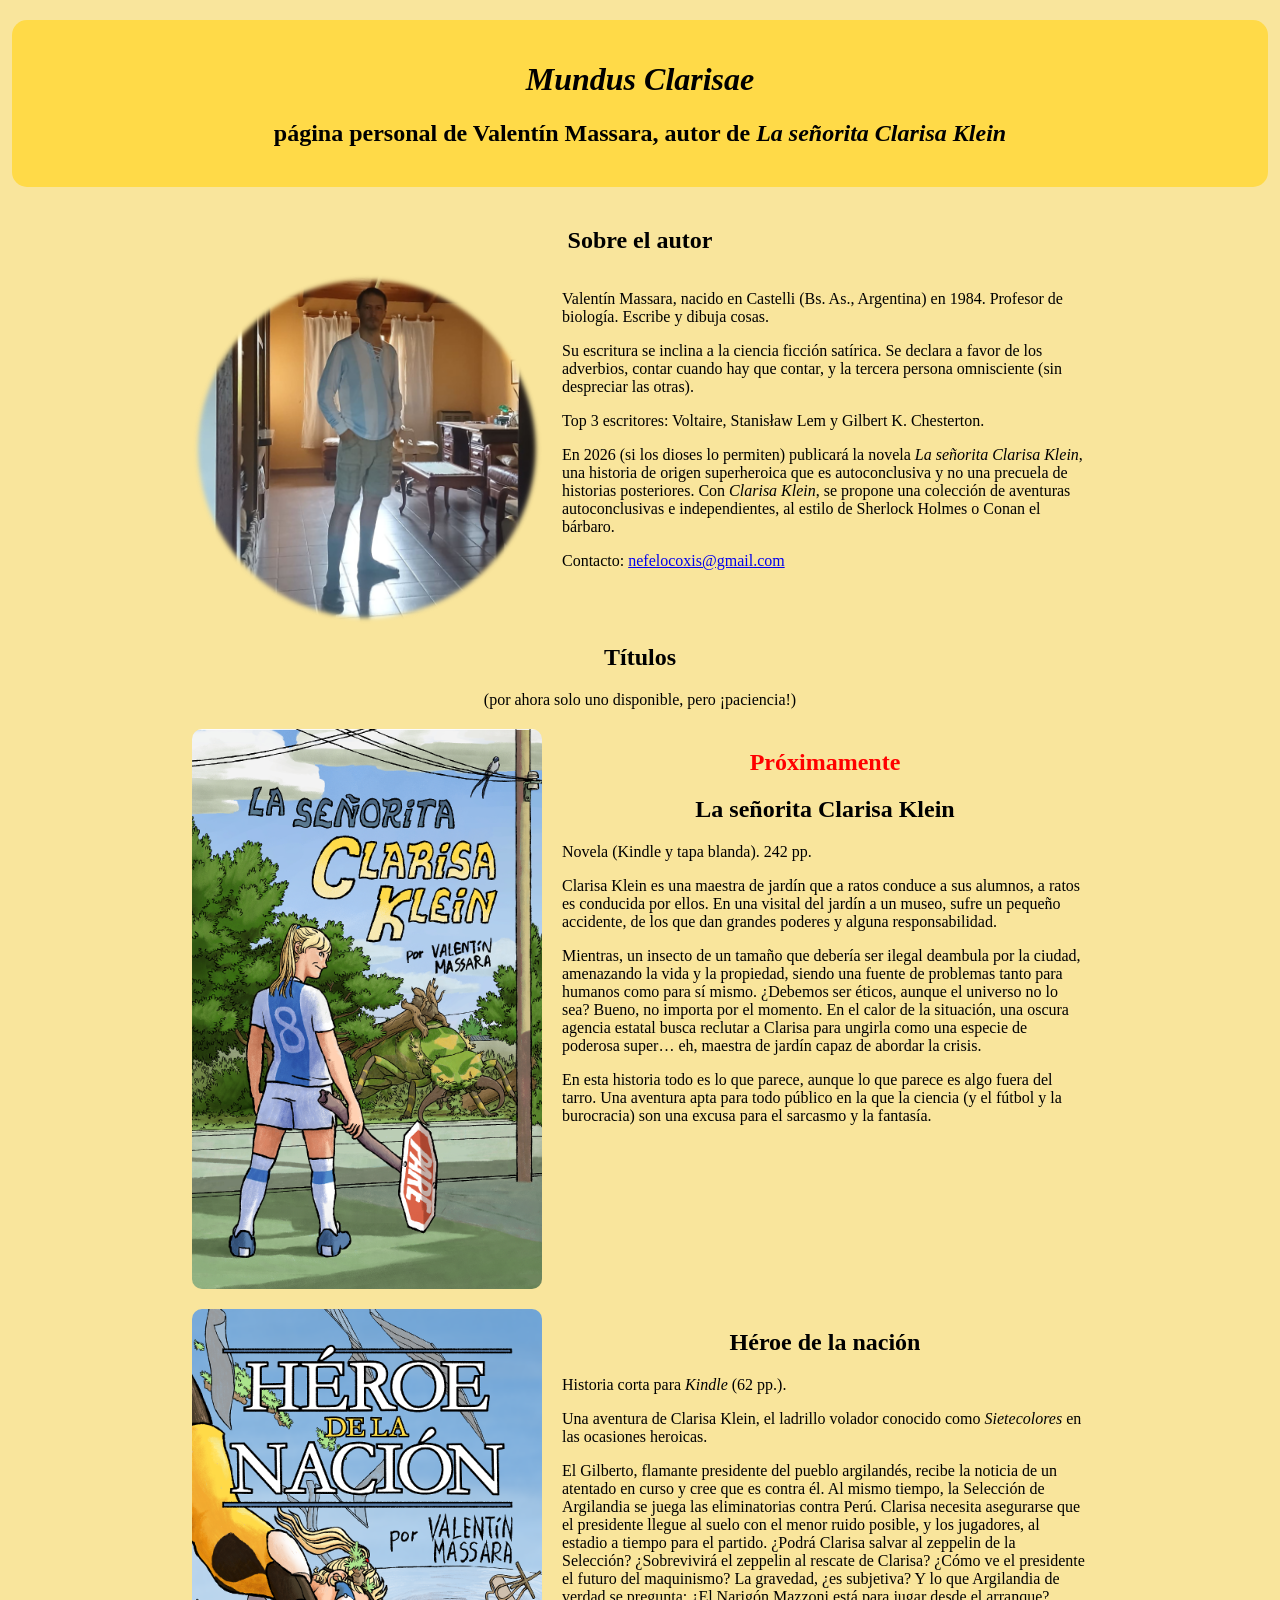
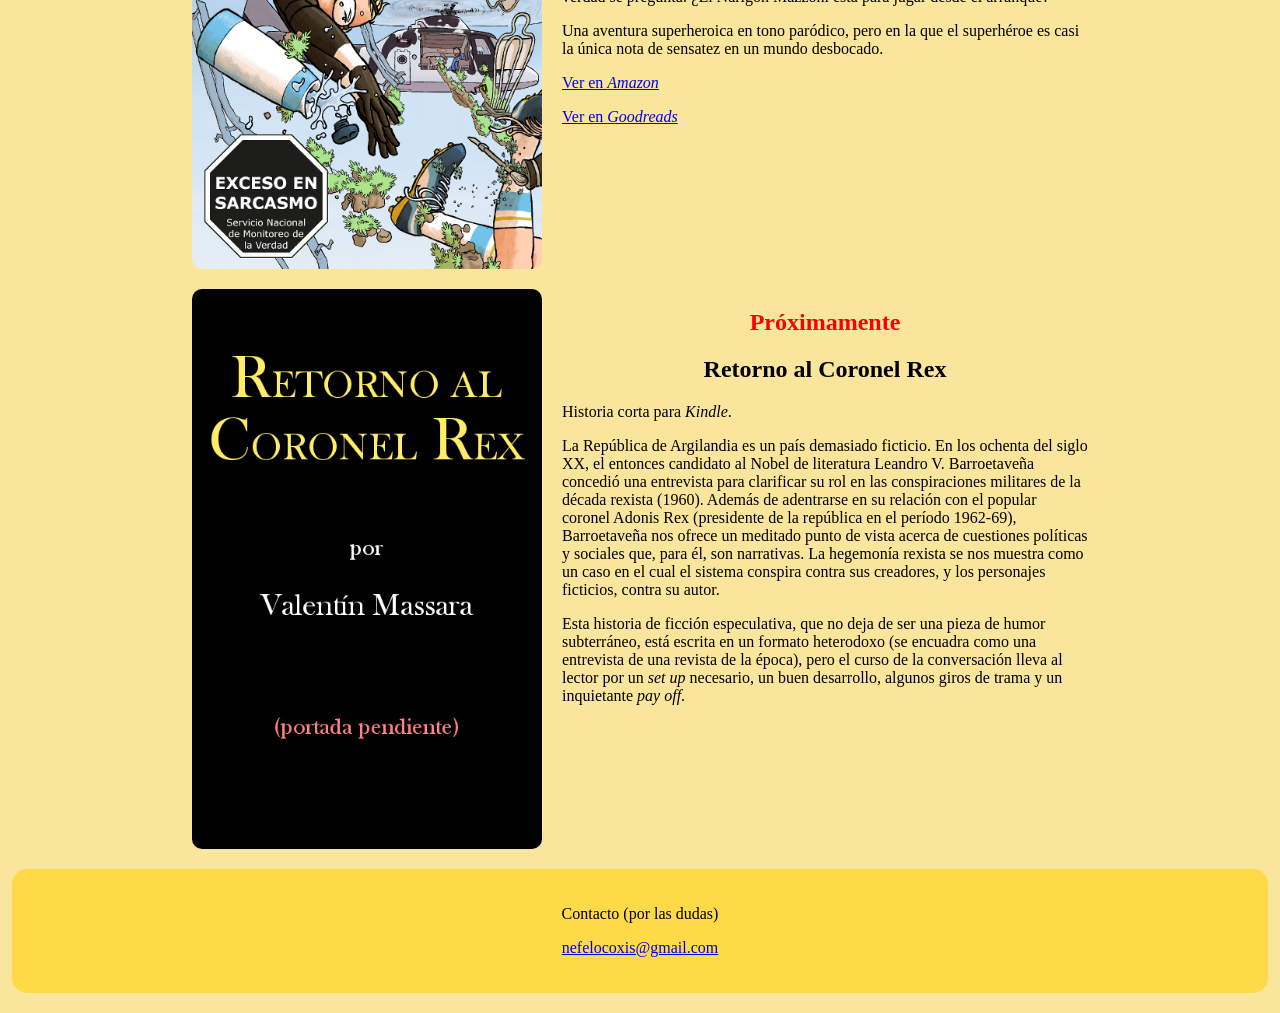
==== index.html @ 50528135 "Add files via upload" ====
<!DOCTYPE html>
<html lang="es">
<head>
<meta charset="UTF-8">
<meta name="viewport" content="width=device-width, initial-scale=1.0">

<title>Mundus Clarisae</title>

<style>
body {
    margin: 0;
    background-color: #f9e59c;
    font-family: "Baskerville Old Face", serif;
}

/* ENCABEZADO */
header {
    width: 95%;
    background-color: #ffda48;
    color: rgb(0, 0, 0);
    text-align: center;
    padding: 20px;
    border-radius: 15px;
    z-index: 1000;
}

/* PIE */
footer {
        width: 95%;
    background-color: #ffda48;
    color: rgb(0, 0, 0);
    text-align: center;
    padding: 15px;
    border-radius: 15px;
}

header, footer {
    width: 95%;
    margin: 20px auto;
    background-color: #ffda48;
    color: rgb(0, 0, 0);
    text-align: center;
    padding: 20px;
    border-radius: 15px;
}

/* CONTENIDO */
main {
    width: 70%;
    margin: 0 auto;
    margin: 40px auto 20px auto;
}

.rojo {
    color: #ff0000;
}

/* TÍTULOS */
h2 {
    text-align: center;
}

/* CAJA IMAGEN + TEXTO */
.caja {
    display: flex;
    align-items: flex-start;
    gap: 20px;
    margin: 20px 0;
}

.caja img {
    max-width: 350px;
    height: auto;
    border-radius: 10px;
}

.caja-texto {
    flex: 1;
}

/* TEXTO CENTRADO */
.texto-centrado {
    text-align: center;
    margin: 20px 0;
}
</style>

</head>

<body>

<header>
    <h1><i>Mundus Clarisae</i></h1>
    <h2>página personal de Valentín Massara, autor de <i>La señorita Clarisa Klein</i></h2>
</header>

<main>

    <h2>Sobre el autor</h2>

    <div class="caja">
        <img src="00.png" alt="Descripción de imagen">
        <div class="caja-texto">
            <p>
                Valentín Massara, nacido en Castelli (Bs. As., Argentina) en 1984. Profesor de biología. Escribe y dibuja cosas.
            </p>
<p>Su escritura se inclina a la ciencia ficción satírica. Se declara a favor de los adverbios, contar cuando hay que contar, 
    y la tercera persona omnisciente (sin despreciar las otras).</p>
    <p>Top 3 escritores: Voltaire, Stanisław Lem y Gilbert K. Chesterton.</p>
    <p>En 2026 (si los dioses lo permiten) publicará la novela <i>La señorita Clarisa Klein</i>, 
        una historia de origen superheroica que es autoconclusiva y no una precuela de historias posteriores. 
        Con <i>Clarisa Klein</i>, se propone una colección de aventuras autoconclusivas e independientes, al estilo de Sherlock Holmes o Conan el bárbaro.
</p>
<p>Contacto: <a href="mailto:nefelocoxis@gmail.com">nefelocoxis@gmail.com</a>
      </p>
        </div>
    </div>

    

    <h2>Títulos</h2>

    <div class="texto-centrado">
        <p>
            (por ahora solo uno disponible, pero ¡paciencia!)
        </p>
    </div>

    <!-- Copiás lo de arriba si querés repetir estructura -->
    <div class="caja">
        <img src="01.png" alt="Otra imagen">
        <div class="caja-texto">
            <h2>
                <span class="rojo">Próximamente</span>
            </h2>    <h2>La señorita Clarisa Klein
            </h2>    <p>Novela (Kindle y tapa blanda). 242 pp.
            </p>    <p>Clarisa Klein es una maestra de jardín que a ratos conduce a sus alumnos, a ratos es conducida por ellos. 
                En una visital del jardín a un museo, sufre un pequeño accidente, de los que dan grandes poderes y alguna responsabilidad.
            </p>    <p>Mientras, un insecto de un tamaño que debería ser ilegal deambula por la ciudad, amenazando la vida y la propiedad, 
                siendo una fuente de problemas tanto para humanos como para sí mismo. ¿Debemos ser éticos, aunque el universo no lo sea? 
                Bueno, no importa por el momento. En el calor de la situación, una oscura agencia estatal busca reclutar a Clarisa 
                para ungirla como una especie de poderosa super… eh, maestra de jardín capaz de abordar la crisis.
            </p>    <p>En esta historia todo es lo que parece, aunque lo que parece es algo fuera del tarro. 
                Una aventura apta para todo público en la que la ciencia (y el fútbol y la burocracia) 
                son una excusa para el sarcasmo y la fantasía.
                
            </p>
        </div>
    </div>

    <div class="caja">
        <img src="02.png" alt="Otra imagen">
        <div class="caja-texto">
              <h2>Héroe de la nación
            </h2>    <p>Historia corta para <i>Kindle</i> (62 pp.).
            </p>    <p>Una aventura de Clarisa Klein, el ladrillo volador conocido como <i>Sietecolores</i> en las ocasiones heroicas.
            </p>    <p>
                El Gilberto, flamante presidente del pueblo argilandés, recibe la noticia de un atentado en curso y cree que es contra él. 
                Al mismo tiempo, la Selección de Argilandia se juega las eliminatorias contra Perú. 
                Clarisa necesita asegurarse que el presidente llegue al suelo con el menor ruido posible, y los jugadores, 
                al estadio a tiempo para el partido. ¿Podrá Clarisa salvar al zeppelin de la Selección? 
                ¿Sobrevivirá el zeppelin al rescate de Clarisa? ¿Cómo ve el presidente el futuro del maquinismo? 
                La gravedad, ¿es subjetiva? Y lo que Argilandia de verdad se pregunta: ¿El Narigón Mazzoni está para jugar desde el arranque?
            </p>    <p>Una aventura superheroica en tono paródico, pero en la que el superhéroe es casi la única nota de sensatez 
                en un mundo desbocado.
            </p>
            <p><a href="https://a.co/d/0i98o21w">Ver en <i>Amazon</i></a>
            </p>
            <p><a href="https://www.goodreads.com/book/show/250685813-h-roe-de-la-naci-n">Ver en <i>Goodreads</i></a>
            </p>
        </div>
    </div>

    <div class="caja">
        <img src="03.png" alt="Otra imagen">
        <div class="caja-texto">
            <h2>
                <span class="rojo">Próximamente</span>
            </h2>    <h2>Retorno al Coronel Rex
            </h2>    <p>Historia corta para <i>Kindle</i>.
            </p>    <p>La República de Argilandia es un país demasiado ficticio. En los ochenta del siglo XX, 
                el entonces candidato al Nobel de literatura Leandro V. Barroetaveña concedió una entrevista para clarificar su rol 
                en las conspiraciones militares de la década rexista (1960). Además de adentrarse en su relación 
                con el popular coronel Adonis Rex (presidente de la república en el período 1962-69), Barroetaveña nos ofrece 
                un meditado punto de vista acerca de cuestiones políticas y sociales que, para él, son narrativas. 
                La hegemonía rexista se nos muestra como un caso en el cual el sistema conspira contra sus creadores, y los personajes ficticios, contra su autor.

            </p>    <p>Esta historia de ficción especulativa, que no deja de ser una pieza de humor subterráneo, 
                está escrita en un formato heterodoxo (se encuadra como una entrevista de una revista de la época), 
                pero el curso de la conversación lleva al lector por un <i>set up</i> necesario, un buen desarrollo, algunos giros de trama 
                y un inquietante <i>pay off</i>.

            </p>    
        </div>
    </div>

</main>

<footer>
    <p>Contacto (por las dudas)</p>
       <p> <a href="mailto:nefelocoxis@gmail.com">nefelocoxis@gmail.com</a>
      </p>
</footer>

</body>
</html>
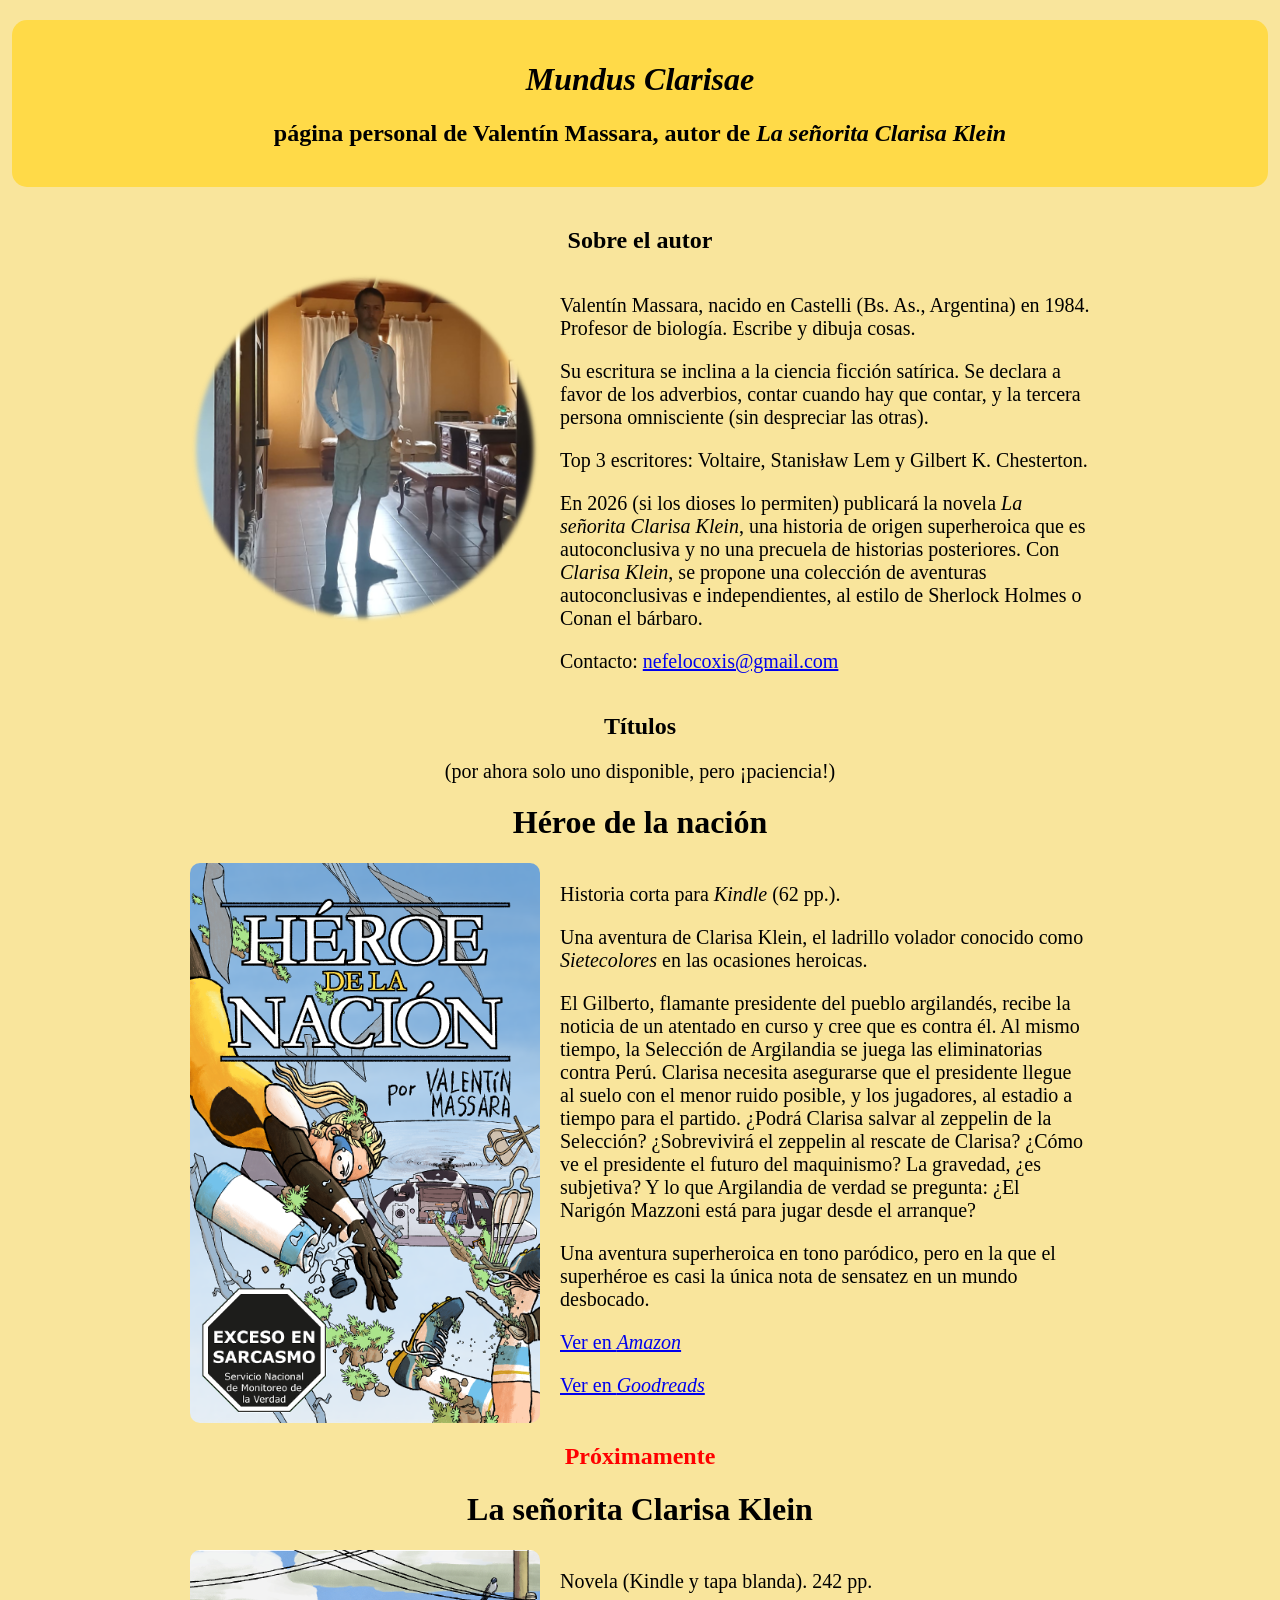
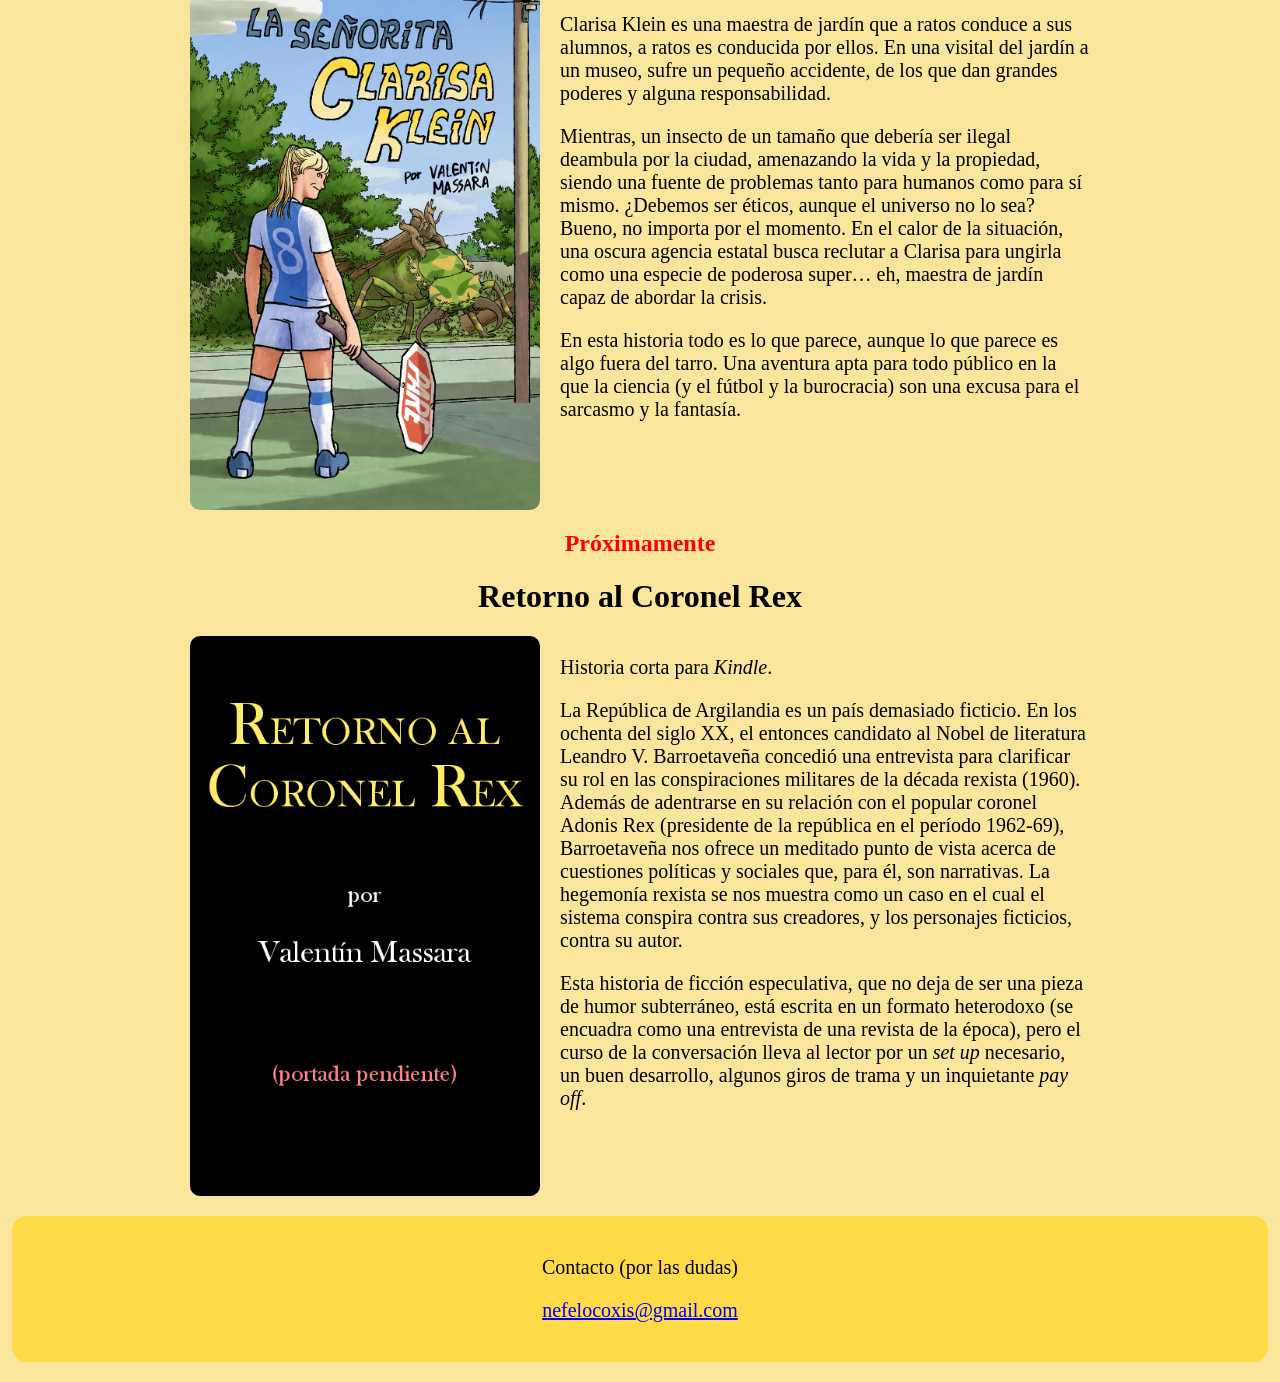
==== commit f62a2f0e: "Add files via upload" ====
--- a/index.html
+++ b/index.html
@@ -13,32 +13,16 @@
     font-family: "Baskerville Old Face", serif;
 }
 
+  p {
+      font-size: 20px;
+    }
+
 /* ENCABEZADO */
-header {
-    width: 95%;
-    background-color: #ffda48;
-    color: rgb(0, 0, 0);
-    text-align: center;
-    padding: 20px;
-    border-radius: 15px;
-    z-index: 1000;
-}
-
-/* PIE */
-footer {
-        width: 95%;
-    background-color: #ffda48;
-    color: rgb(0, 0, 0);
-    text-align: center;
-    padding: 15px;
-    border-radius: 15px;
-}
-
 header, footer {
     width: 95%;
     margin: 20px auto;
     background-color: #ffda48;
-    color: rgb(0, 0, 0);
+    color: black;
     text-align: center;
     padding: 20px;
     border-radius: 15px;
@@ -46,8 +30,8 @@
 
 /* CONTENIDO */
 main {
-    width: 70%;
-    margin: 0 auto;
+    width: 90%;
+    max-width: 900px;
     margin: 40px auto 20px auto;
 }
 
@@ -61,6 +45,7 @@
 }
 
 /* CAJA IMAGEN + TEXTO */
+
 .caja {
     display: flex;
     align-items: flex-start;
@@ -78,10 +63,40 @@
     flex: 1;
 }
 
+@media (max-width: 700px) {
+    .caja {
+        flex-direction: column;
+        align-items: center;
+        text-align: left;
+    }
+
+    .caja img {
+        max-width: 100%;
+    }
+}
+
+img {
+    max-width: 100%;
+    height: auto;
+}
+
 /* TEXTO CENTRADO */
 .texto-centrado {
     text-align: center;
     margin: 20px 0;
+}
+@media (max-width: 700px) {
+    p {
+        font-size: 18px;
+    }
+
+    h1 {
+        font-size: 1.6rem;
+    }
+
+    h2 {
+        font-size: 1.2rem;
+    }
 }
 </style>
 
@@ -126,14 +141,36 @@
         </p>
     </div>
 
-    <!-- Copiás lo de arriba si querés repetir estructura -->
+
+<div class="texto-centrado"><h1>Héroe de la nación</h1> </div>
+    <div class="caja">
+        <img src="02.png" alt="Otra imagen">
+        <div class="caja-texto">
+                 <p>Historia corta para <i>Kindle</i> (62 pp.).
+            </p>    <p>Una aventura de Clarisa Klein, el ladrillo volador conocido como <i>Sietecolores</i> en las ocasiones heroicas.
+            </p>    <p>
+                El Gilberto, flamante presidente del pueblo argilandés, recibe la noticia de un atentado en curso y cree que es contra él. 
+                Al mismo tiempo, la Selección de Argilandia se juega las eliminatorias contra Perú. 
+                Clarisa necesita asegurarse que el presidente llegue al suelo con el menor ruido posible, y los jugadores, 
+                al estadio a tiempo para el partido. ¿Podrá Clarisa salvar al zeppelin de la Selección? 
+                ¿Sobrevivirá el zeppelin al rescate de Clarisa? ¿Cómo ve el presidente el futuro del maquinismo? 
+                La gravedad, ¿es subjetiva? Y lo que Argilandia de verdad se pregunta: ¿El Narigón Mazzoni está para jugar desde el arranque?
+            </p>    <p>Una aventura superheroica en tono paródico, pero en la que el superhéroe es casi la única nota de sensatez 
+                en un mundo desbocado.
+            </p>
+            <p><a href="https://a.co/d/0i98o21w">Ver en <i>Amazon</i></a>
+            </p>
+            <p><a href="https://www.goodreads.com/book/show/250685813-h-roe-de-la-naci-n">Ver en <i>Goodreads</i></a>
+            </p>
+        </div>
+    </div>
+
+    <h2><span class="rojo">Próximamente</span></h2>
+<div class="texto-centrado"><h1>La señorita Clarisa Klein</h1></div>
     <div class="caja">
         <img src="01.png" alt="Otra imagen">
         <div class="caja-texto">
-            <h2>
-                <span class="rojo">Próximamente</span>
-            </h2>    <h2>La señorita Clarisa Klein
-            </h2>    <p>Novela (Kindle y tapa blanda). 242 pp.
+                <p>Novela (Kindle y tapa blanda). 242 pp.
             </p>    <p>Clarisa Klein es una maestra de jardín que a ratos conduce a sus alumnos, a ratos es conducida por ellos. 
                 En una visital del jardín a un museo, sufre un pequeño accidente, de los que dan grandes poderes y alguna responsabilidad.
             </p>    <p>Mientras, un insecto de un tamaño que debería ser ilegal deambula por la ciudad, amenazando la vida y la propiedad, 
@@ -148,44 +185,21 @@
         </div>
     </div>
 
-    <div class="caja">
-        <img src="02.png" alt="Otra imagen">
-        <div class="caja-texto">
-              <h2>Héroe de la nación
-            </h2>    <p>Historia corta para <i>Kindle</i> (62 pp.).
-            </p>    <p>Una aventura de Clarisa Klein, el ladrillo volador conocido como <i>Sietecolores</i> en las ocasiones heroicas.
-            </p>    <p>
-                El Gilberto, flamante presidente del pueblo argilandés, recibe la noticia de un atentado en curso y cree que es contra él. 
-                Al mismo tiempo, la Selección de Argilandia se juega las eliminatorias contra Perú. 
-                Clarisa necesita asegurarse que el presidente llegue al suelo con el menor ruido posible, y los jugadores, 
-                al estadio a tiempo para el partido. ¿Podrá Clarisa salvar al zeppelin de la Selección? 
-                ¿Sobrevivirá el zeppelin al rescate de Clarisa? ¿Cómo ve el presidente el futuro del maquinismo? 
-                La gravedad, ¿es subjetiva? Y lo que Argilandia de verdad se pregunta: ¿El Narigón Mazzoni está para jugar desde el arranque?
-            </p>    <p>Una aventura superheroica en tono paródico, pero en la que el superhéroe es casi la única nota de sensatez 
-                en un mundo desbocado.
-            </p>
-            <p><a href="https://a.co/d/0i98o21w">Ver en <i>Amazon</i></a>
-            </p>
-            <p><a href="https://www.goodreads.com/book/show/250685813-h-roe-de-la-naci-n">Ver en <i>Goodreads</i></a>
-            </p>
-        </div>
-    </div>
-
+    <h2><span class="rojo">Próximamente</h2>
+<div class="texto-centrado"><h1></span>Retorno al Coronel Rex</h1></div>
     <div class="caja">
         <img src="03.png" alt="Otra imagen">
         <div class="caja-texto">
-            <h2>
-                <span class="rojo">Próximamente</span>
-            </h2>    <h2>Retorno al Coronel Rex
-            </h2>    <p>Historia corta para <i>Kindle</i>.
-            </p>    <p>La República de Argilandia es un país demasiado ficticio. En los ochenta del siglo XX, 
+            
+            <p>Historia corta para <i>Kindle</i>.</p>
+            <p>La República de Argilandia es un país demasiado ficticio. En los ochenta del siglo XX, 
                 el entonces candidato al Nobel de literatura Leandro V. Barroetaveña concedió una entrevista para clarificar su rol 
                 en las conspiraciones militares de la década rexista (1960). Además de adentrarse en su relación 
                 con el popular coronel Adonis Rex (presidente de la república en el período 1962-69), Barroetaveña nos ofrece 
                 un meditado punto de vista acerca de cuestiones políticas y sociales que, para él, son narrativas. 
-                La hegemonía rexista se nos muestra como un caso en el cual el sistema conspira contra sus creadores, y los personajes ficticios, contra su autor.
-
-            </p>    <p>Esta historia de ficción especulativa, que no deja de ser una pieza de humor subterráneo, 
+                La hegemonía rexista se nos muestra como un caso en el cual el sistema conspira contra sus creadores, 
+                y los personajes ficticios, contra su autor.</p>
+                <p>Esta historia de ficción especulativa, que no deja de ser una pieza de humor subterráneo, 
                 está escrita en un formato heterodoxo (se encuadra como una entrevista de una revista de la época), 
                 pero el curso de la conversación lleva al lector por un <i>set up</i> necesario, un buen desarrollo, algunos giros de trama 
                 y un inquietante <i>pay off</i>.
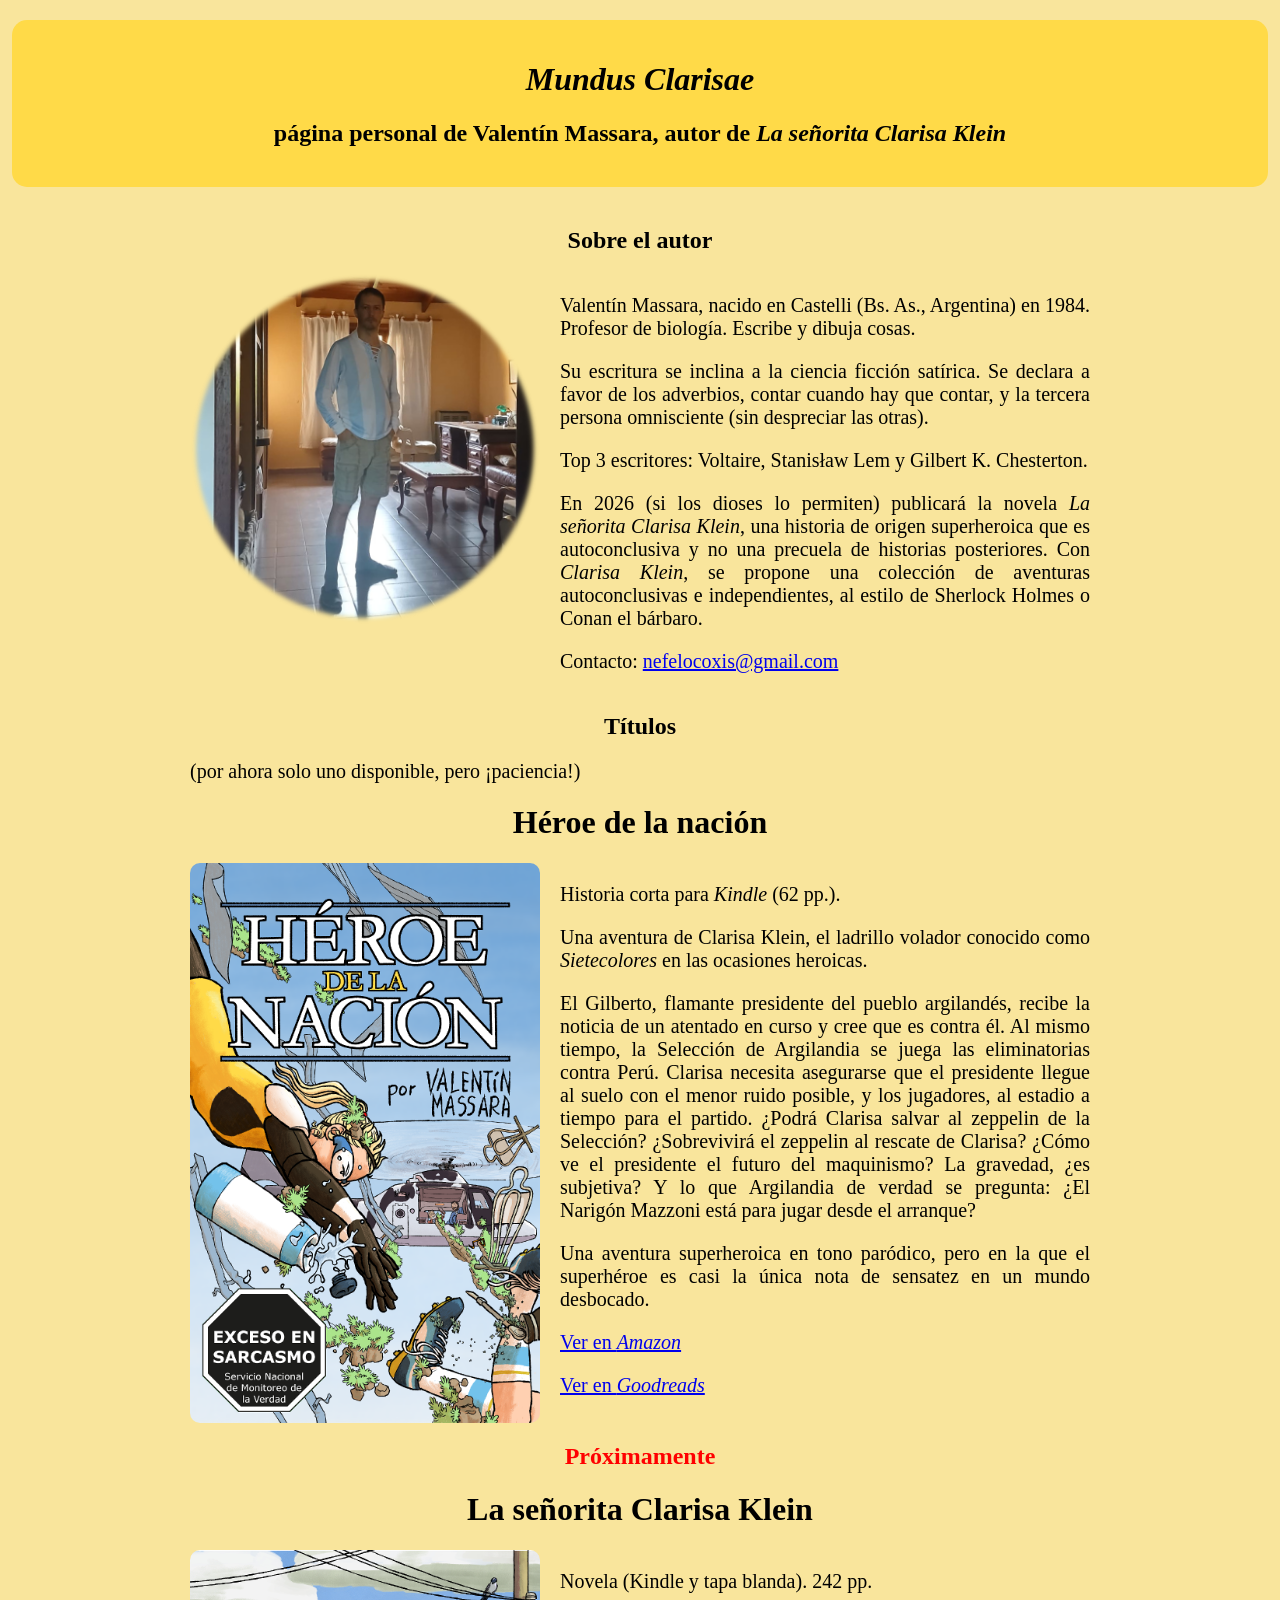
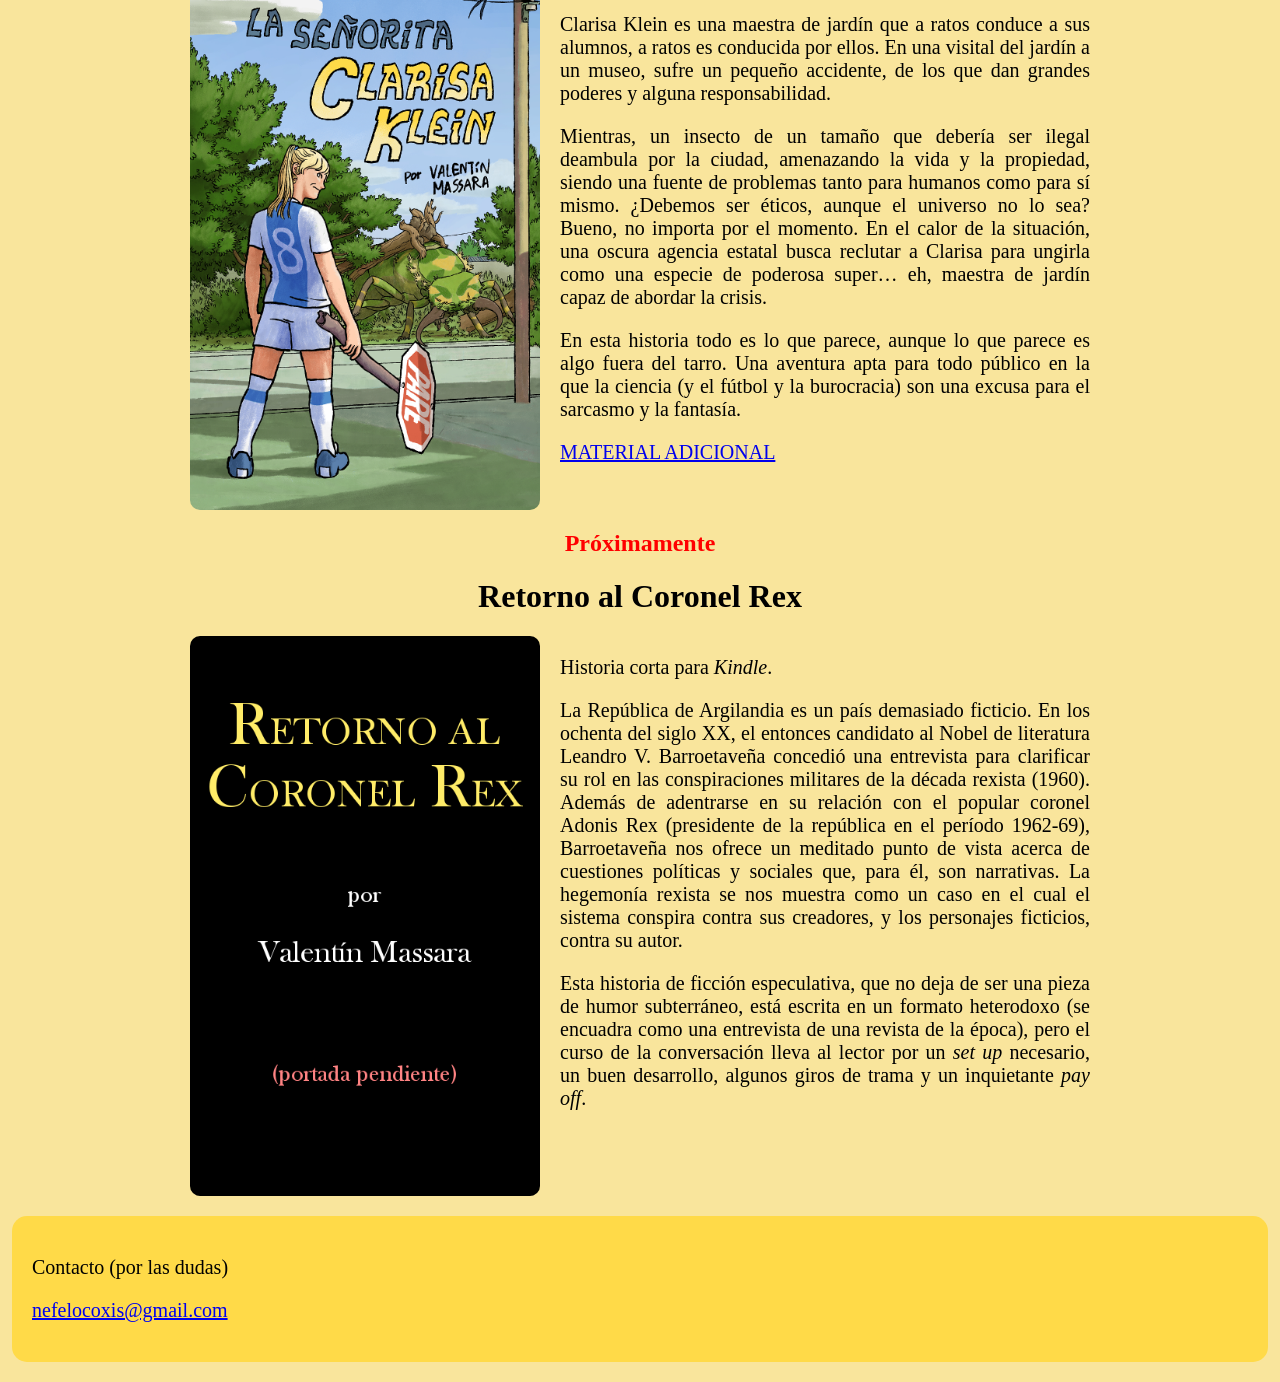
==== commit 4fe75033: "Add files via upload" ====
--- a/index.html
+++ b/index.html
@@ -6,99 +6,7 @@
 
 <title>Mundus Clarisae</title>
 
-<style>
-body {
-    margin: 0;
-    background-color: #f9e59c;
-    font-family: "Baskerville Old Face", serif;
-}
-
-  p {
-      font-size: 20px;
-    }
-
-/* ENCABEZADO */
-header, footer {
-    width: 95%;
-    margin: 20px auto;
-    background-color: #ffda48;
-    color: black;
-    text-align: center;
-    padding: 20px;
-    border-radius: 15px;
-}
-
-/* CONTENIDO */
-main {
-    width: 90%;
-    max-width: 900px;
-    margin: 40px auto 20px auto;
-}
-
-.rojo {
-    color: #ff0000;
-}
-
-/* TÍTULOS */
-h2 {
-    text-align: center;
-}
-
-/* CAJA IMAGEN + TEXTO */
-
-.caja {
-    display: flex;
-    align-items: flex-start;
-    gap: 20px;
-    margin: 20px 0;
-}
-
-.caja img {
-    max-width: 350px;
-    height: auto;
-    border-radius: 10px;
-}
-
-.caja-texto {
-    flex: 1;
-}
-
-@media (max-width: 700px) {
-    .caja {
-        flex-direction: column;
-        align-items: center;
-        text-align: left;
-    }
-
-    .caja img {
-        max-width: 100%;
-    }
-}
-
-img {
-    max-width: 100%;
-    height: auto;
-}
-
-/* TEXTO CENTRADO */
-.texto-centrado {
-    text-align: center;
-    margin: 20px 0;
-}
-@media (max-width: 700px) {
-    p {
-        font-size: 18px;
-    }
-
-    h1 {
-        font-size: 1.6rem;
-    }
-
-    h2 {
-        font-size: 1.2rem;
-    }
-}
-</style>
+<link rel="stylesheet" href="style.css">
 
 </head>
 
@@ -142,7 +50,7 @@
     </div>
 
 
-<div class="texto-centrado"><h1>Héroe de la nación</h1> </div>
+<h1>Héroe de la nación</h1>
     <div class="caja">
         <img src="02.png" alt="Otra imagen">
         <div class="caja-texto">
@@ -166,7 +74,7 @@
     </div>
 
     <h2><span class="rojo">Próximamente</span></h2>
-<div class="texto-centrado"><h1>La señorita Clarisa Klein</h1></div>
+<h1>La señorita Clarisa Klein</h1>
     <div class="caja">
         <img src="01.png" alt="Otra imagen">
         <div class="caja-texto">
@@ -182,11 +90,12 @@
                 son una excusa para el sarcasmo y la fantasía.
                 
             </p>
+            <p><a href=01.html>MATERIAL ADICIONAL</a></p>
         </div>
     </div>
 
     <h2><span class="rojo">Próximamente</h2>
-<div class="texto-centrado"><h1></span>Retorno al Coronel Rex</h1></div>
+<h1></span>Retorno al Coronel Rex</h1>
     <div class="caja">
         <img src="03.png" alt="Otra imagen">
         <div class="caja-texto">
--- a/style.css
+++ b/style.css
@@ -0,0 +1,104 @@
+body {
+    margin: 0;
+    background-color: #f9e59c;
+    font-family: "Baskerville Old Face", serif;
+}
+
+  p {text-align: justify;
+      font-size: 20px;
+    }
+
+/* ENCABEZADO */
+header, footer {
+    width: 95%;
+    margin: 20px auto;
+    background-color: #ffda48;
+    color: black;
+    text-align: center;
+    padding: 20px;
+    border-radius: 15px;
+}
+
+/* CONTENIDO */
+main {
+    width: 90%;
+    max-width: 900px;
+    margin: 40px auto 20px auto;
+}
+
+.rojo {
+    color: #ff0000;
+}
+
+/* TÍTULOS */
+h1 {
+    text-align: center;
+}
+
+h2 {
+    text-align: center;
+}
+
+/* CAJA IMAGEN + TEXTO */
+
+.caja {
+    display: flex;
+    align-items: flex-start;
+    gap: 20px;
+    margin: 20px 0;
+}
+
+.caja img {
+    max-width: 350px;
+    height: auto;
+    border-radius: 10px;
+}
+
+.caja-texto {
+    flex: 1;
+}
+
+.imagen {
+    max-width: 500px;
+    width: 100%;
+    height: auto;
+    }
+
+.caja-imagen {
+    text-align: center;
+}
+@media (max-width: 700px) {
+    .caja {
+        flex-direction: column;
+        align-items: center;
+        text-align: left;
+    }
+
+    .caja img {
+        max-width: 100%;
+    }
+}
+
+img {
+    max-width: 100%;
+    height: auto;
+}
+
+/* TEXTO CENTRADO */
+.texto-centrado {
+    text-align: center;
+    margin: 20px 0;
+}
+@media (max-width: 700px) {
+    p {
+        font-size: 18px;
+    }
+
+    h1 {
+        font-size: 1.6rem;
+    }
+
+    h2 {
+        font-size: 1.2rem;
+    }
+}
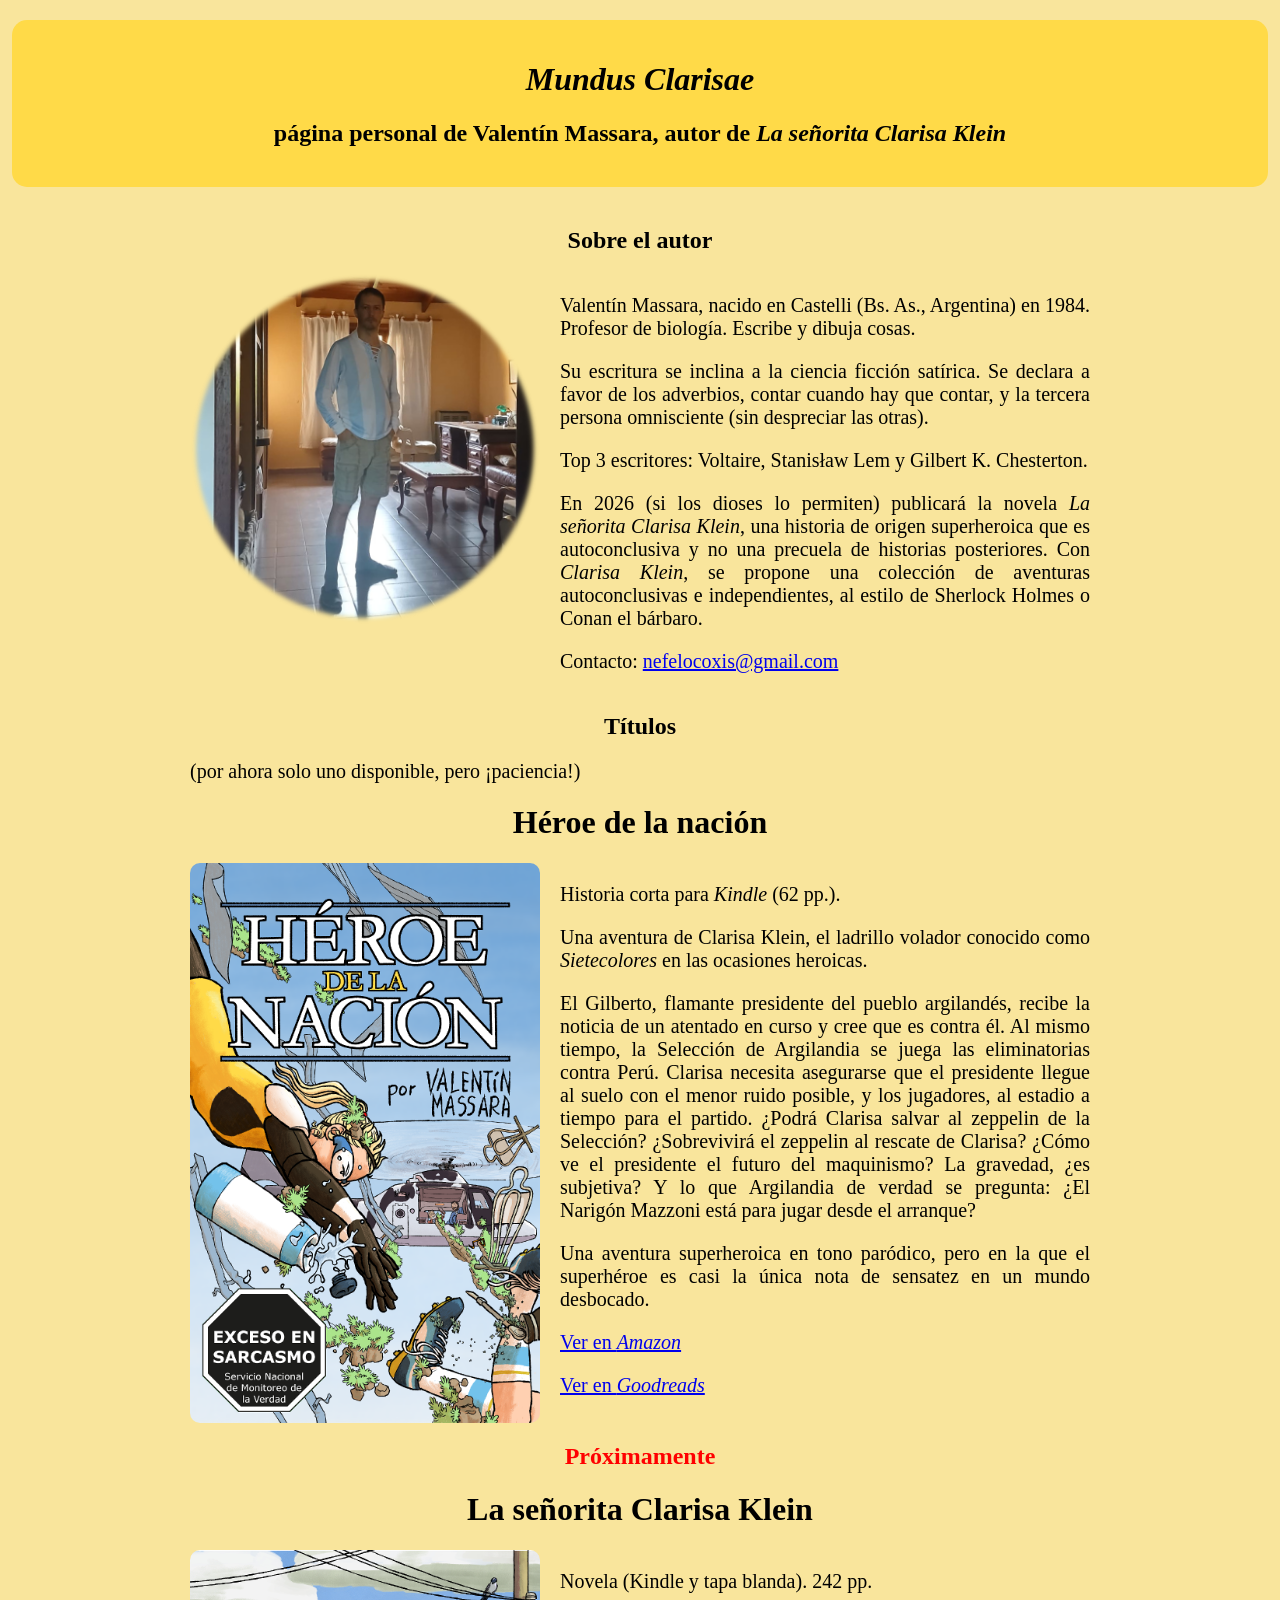
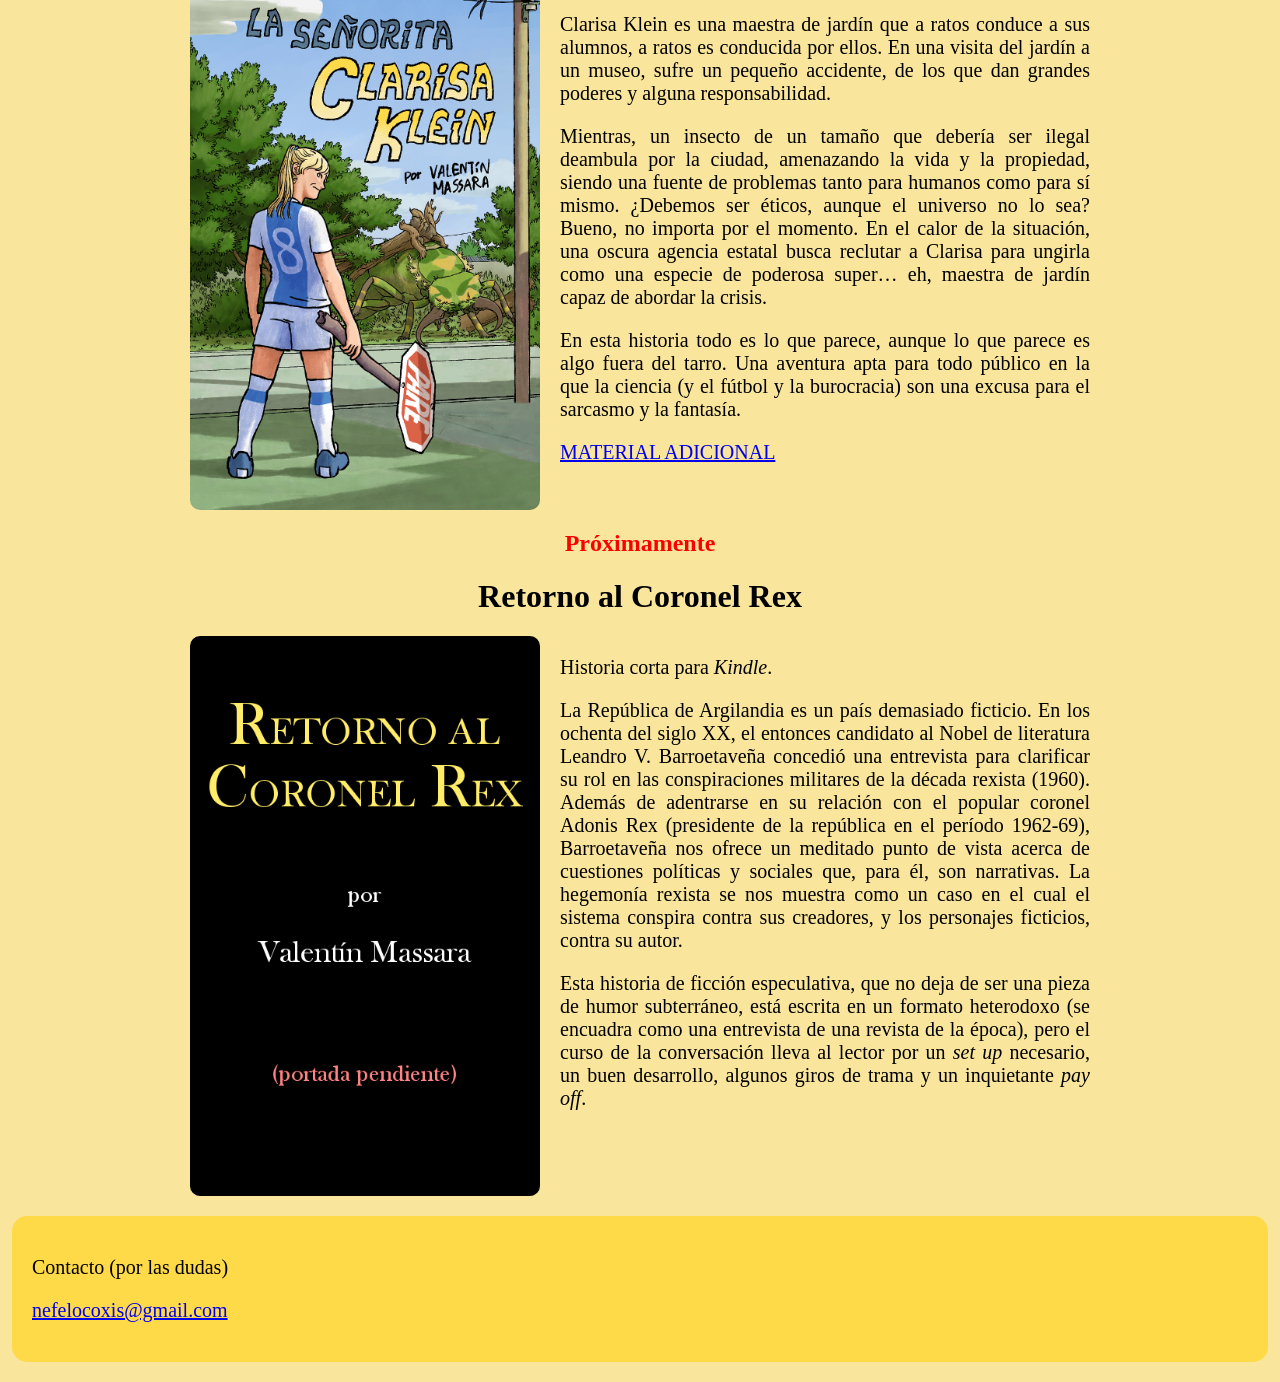
==== commit 36ad2fdd: "Add files via upload" ====
--- a/index.html
+++ b/index.html
@@ -80,7 +80,7 @@
         <div class="caja-texto">
                 <p>Novela (Kindle y tapa blanda). 242 pp.
             </p>    <p>Clarisa Klein es una maestra de jardín que a ratos conduce a sus alumnos, a ratos es conducida por ellos. 
-                En una visital del jardín a un museo, sufre un pequeño accidente, de los que dan grandes poderes y alguna responsabilidad.
+                En una visita del jardín a un museo, sufre un pequeño accidente, de los que dan grandes poderes y alguna responsabilidad.
             </p>    <p>Mientras, un insecto de un tamaño que debería ser ilegal deambula por la ciudad, amenazando la vida y la propiedad, 
                 siendo una fuente de problemas tanto para humanos como para sí mismo. ¿Debemos ser éticos, aunque el universo no lo sea? 
                 Bueno, no importa por el momento. En el calor de la situación, una oscura agencia estatal busca reclutar a Clarisa 
--- a/style.css
+++ b/style.css
@@ -10,15 +10,20 @@
 
 /* ENCABEZADO */
 header, footer {
-    width: 95%;
+    width: 95%; 
     margin: 20px auto;
     background-color: #ffda48;
     color: black;
     text-align: center;
     padding: 20px;
     border-radius: 15px;
+    
 }
-
+@media (max-width: 700px) {
+    header, footer {  max-width: 95%;
+        
+    }
+}
 /* CONTENIDO */
 main {
     width: 90%;
@@ -67,7 +72,7 @@
 .caja-imagen {
     text-align: center;
 }
-@media (max-width: 700px) {
+@media (max-width: 95%) {
     .caja {
         flex-direction: column;
         align-items: center;
@@ -91,7 +96,7 @@
 }
 @media (max-width: 700px) {
     p {
-        font-size: 18px;
+        font-size: 16px;
     }
 
     h1 {
@@ -102,3 +107,16 @@
         font-size: 1.2rem;
     }
 }
+
+.spotify {
+    width: 90%;
+    max-width: 600px;
+    margin: 0 auto;
+}
+
+.spotify iframe {
+    width: 100%;
+    height: 452px;
+    border: 0;
+    border-radius: 12px;
+}
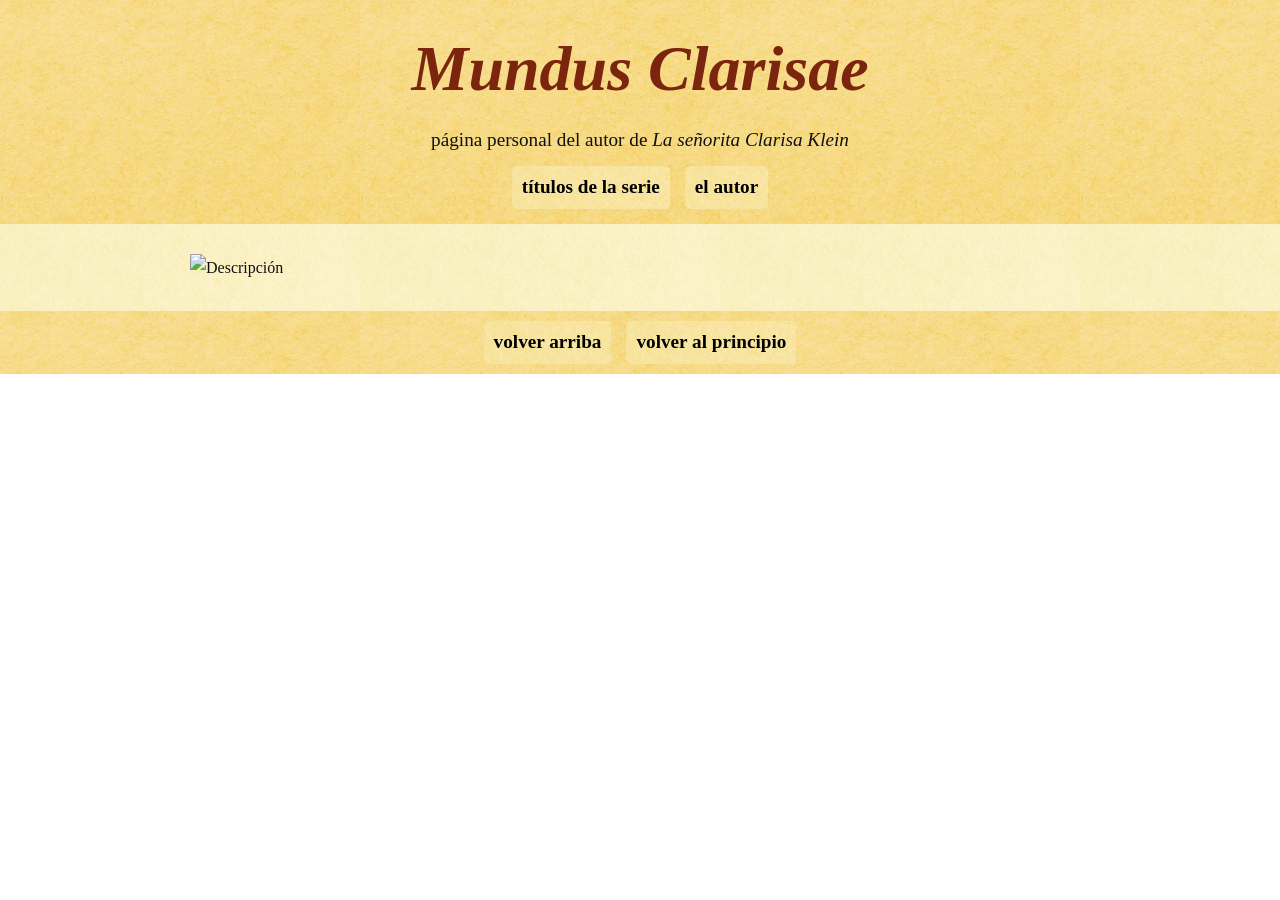
==== commit dae1e495: "Add files via upload" ====
--- a/index.html
+++ b/index.html
@@ -1,129 +1,52 @@
 <!DOCTYPE html>
 <html lang="es">
 <head>
-<meta charset="UTF-8">
-<meta name="viewport" content="width=device-width, initial-scale=1.0">
+    <meta charset="UTF-8">
+    <meta name="viewport" content="width=device-width, initial-scale=1.0">
+    <title>Mundus Clarisae</title>
 
-<title>Mundus Clarisae</title>
-
-<link rel="stylesheet" href="style.css">
-
+    <!-- Fuente Garamond -->
+    <link rel="stylesheet" href="style.css">
 </head>
 
 <body>
 
-<header>
-    <h1><i>Mundus Clarisae</i></h1>
-    <h2>página personal de Valentín Massara, autor de <i>La señorita Clarisa Klein</i></h2>
-</header>
+    <!-- HEADER -->
+    <header class="header" id="arriba">
+        <div class="header-contenido">
+            <h1><i>Mundus Clarisae</i></h1>
+            <h2>página personal del autor de <i>La señorita Clarisa Klein</i></h2>
 
-<main>
+            <nav class="menu-botones">
+                <a href="titulos.html" class="boton-menu"><b>títulos de la serie</b></a>
+                <a href="autor.html" class="boton-menu"><b>el autor</b></a>
+            </nav>
+        </div>
+    </header>
 
-    <h2>Sobre el autor</h2>
+    <!-- CUERPO -->
+    <main class="cuerpo">
 
-    <div class="caja">
-        <img src="00.png" alt="Descripción de imagen">
-        <div class="caja-texto">
-            <p>
-                Valentín Massara, nacido en Castelli (Bs. As., Argentina) en 1984. Profesor de biología. Escribe y dibuja cosas.
-            </p>
-<p>Su escritura se inclina a la ciencia ficción satírica. Se declara a favor de los adverbios, contar cuando hay que contar, 
-    y la tercera persona omnisciente (sin despreciar las otras).</p>
-    <p>Top 3 escritores: Voltaire, Stanisław Lem y Gilbert K. Chesterton.</p>
-    <p>En 2026 (si los dioses lo permiten) publicará la novela <i>La señorita Clarisa Klein</i>, 
-        una historia de origen superheroica que es autoconclusiva y no una precuela de historias posteriores. 
-        Con <i>Clarisa Klein</i>, se propone una colección de aventuras autoconclusivas e independientes, al estilo de Sherlock Holmes o Conan el bárbaro.
-</p>
-<p>Contacto: <a href="mailto:nefelocoxis@gmail.com">nefelocoxis@gmail.com</a>
-      </p>
-        </div>
-    </div>
+        <section class="contenido">
+            
+            <!-- Imagen grande -->
+            <img src="image/index.jpg" 
+                 alt="Descripción"
+                 class="imagen-grande">
+            
+        </section>
 
+    </main>
+
+    <!-- PIE -->
+    <footer class="footer">
     
+        <nav class="menu-botones">
+                <a href="#arriba" class="boton-menu"><b>volver arriba</b></a>
+                <a href="index.html" class="boton-menu"><b>volver al principio</b></a>
+            </nav>
 
-    <h2>Títulos</h2>
-
-    <div class="texto-centrado">
-        <p>
-            (por ahora solo uno disponible, pero ¡paciencia!)
-        </p>
-    </div>
-
-
-<h1>Héroe de la nación</h1>
-    <div class="caja">
-        <img src="02.png" alt="Otra imagen">
-        <div class="caja-texto">
-                 <p>Historia corta para <i>Kindle</i> (62 pp.).
-            </p>    <p>Una aventura de Clarisa Klein, el ladrillo volador conocido como <i>Sietecolores</i> en las ocasiones heroicas.
-            </p>    <p>
-                El Gilberto, flamante presidente del pueblo argilandés, recibe la noticia de un atentado en curso y cree que es contra él. 
-                Al mismo tiempo, la Selección de Argilandia se juega las eliminatorias contra Perú. 
-                Clarisa necesita asegurarse que el presidente llegue al suelo con el menor ruido posible, y los jugadores, 
-                al estadio a tiempo para el partido. ¿Podrá Clarisa salvar al zeppelin de la Selección? 
-                ¿Sobrevivirá el zeppelin al rescate de Clarisa? ¿Cómo ve el presidente el futuro del maquinismo? 
-                La gravedad, ¿es subjetiva? Y lo que Argilandia de verdad se pregunta: ¿El Narigón Mazzoni está para jugar desde el arranque?
-            </p>    <p>Una aventura superheroica en tono paródico, pero en la que el superhéroe es casi la única nota de sensatez 
-                en un mundo desbocado.
-            </p>
-            <p><a href="https://a.co/d/0i98o21w">Ver en <i>Amazon</i></a>
-            </p>
-            <p><a href="https://www.goodreads.com/book/show/250685813-h-roe-de-la-naci-n">Ver en <i>Goodreads</i></a>
-            </p>
-        </div>
-    </div>
-
-    <h2><span class="rojo">Próximamente</span></h2>
-<h1>La señorita Clarisa Klein</h1>
-    <div class="caja">
-        <img src="01.png" alt="Otra imagen">
-        <div class="caja-texto">
-                <p>Novela (Kindle y tapa blanda). 242 pp.
-            </p>    <p>Clarisa Klein es una maestra de jardín que a ratos conduce a sus alumnos, a ratos es conducida por ellos. 
-                En una visita del jardín a un museo, sufre un pequeño accidente, de los que dan grandes poderes y alguna responsabilidad.
-            </p>    <p>Mientras, un insecto de un tamaño que debería ser ilegal deambula por la ciudad, amenazando la vida y la propiedad, 
-                siendo una fuente de problemas tanto para humanos como para sí mismo. ¿Debemos ser éticos, aunque el universo no lo sea? 
-                Bueno, no importa por el momento. En el calor de la situación, una oscura agencia estatal busca reclutar a Clarisa 
-                para ungirla como una especie de poderosa super… eh, maestra de jardín capaz de abordar la crisis.
-            </p>    <p>En esta historia todo es lo que parece, aunque lo que parece es algo fuera del tarro. 
-                Una aventura apta para todo público en la que la ciencia (y el fútbol y la burocracia) 
-                son una excusa para el sarcasmo y la fantasía.
-                
-            </p>
-            <p><a href=01.html>MATERIAL ADICIONAL</a></p>
-        </div>
-    </div>
-
-    <h2><span class="rojo">Próximamente</h2>
-<h1></span>Retorno al Coronel Rex</h1>
-    <div class="caja">
-        <img src="03.png" alt="Otra imagen">
-        <div class="caja-texto">
-            
-            <p>Historia corta para <i>Kindle</i>.</p>
-            <p>La República de Argilandia es un país demasiado ficticio. En los ochenta del siglo XX, 
-                el entonces candidato al Nobel de literatura Leandro V. Barroetaveña concedió una entrevista para clarificar su rol 
-                en las conspiraciones militares de la década rexista (1960). Además de adentrarse en su relación 
-                con el popular coronel Adonis Rex (presidente de la república en el período 1962-69), Barroetaveña nos ofrece 
-                un meditado punto de vista acerca de cuestiones políticas y sociales que, para él, son narrativas. 
-                La hegemonía rexista se nos muestra como un caso en el cual el sistema conspira contra sus creadores, 
-                y los personajes ficticios, contra su autor.</p>
-                <p>Esta historia de ficción especulativa, que no deja de ser una pieza de humor subterráneo, 
-                está escrita en un formato heterodoxo (se encuadra como una entrevista de una revista de la época), 
-                pero el curso de la conversación lleva al lector por un <i>set up</i> necesario, un buen desarrollo, algunos giros de trama 
-                y un inquietante <i>pay off</i>.
-
-            </p>    
-        </div>
-    </div>
-
-</main>
-
-<footer>
-    <p>Contacto (por las dudas)</p>
-       <p> <a href="mailto:nefelocoxis@gmail.com">nefelocoxis@gmail.com</a>
-      </p>
-</footer>
+    </footer>
 
 </body>
 </html>
--- a/style.css
+++ b/style.css
@@ -1,122 +1,210 @@
+/* -------------------------
+   CONFIGURACIÓN GENERAL
+------------------------- */
+
+* {
+    margin: 0;
+    padding: 0;
+    box-sizing: border-box;
+}
+
+html {
+    scroll-behavior: smooth;
+}
+
 body {
-    margin: 0;
-    background-color: #f9e59c;
-    font-family: "Baskerville Old Face", serif;
-}
-
-  p {text-align: justify;
-      font-size: 20px;
-    }
-
-/* ENCABEZADO */
-header, footer {
-    width: 95%; 
-    margin: 20px auto;
-    background-color: #ffda48;
+    font-family: Palatino Linotype, serif;
+    color: #111;
+    line-height: 1.7;
+}
+
+/* -------------------------
+   HEADER
+------------------------- */
+
+.header {
+    background-image: url("image/fondo02.jpg");
+    background-repeat: repeat;
+    padding: 15px 10px;
+    text-align: center;
+}
+
+.header-contenido {
+    max-width: 900px;
+    margin: auto;
+}
+
+.header h1 {
+    font-size: 4rem;
+    color: #7b240e; 
+}
+
+.header h2 {
+    font-size: 1.2rem;
+    font-weight: normal;
+    margin-bottom: 10px;
+}
+
+/* -------------------------
+   BOTONES
+------------------------- */
+
+.menu-botones {
+    display: flex;
+    justify-content: center;
+    gap: 15px;
+    flex-wrap: wrap;
+}
+
+.boton-menu {
+    background-image: url("image/fondo03.jpg");
+    background-repeat: repeat;
+    padding: 5px 10px;
+    text-decoration: none;
     color: black;
-    text-align: center;
-    padding: 20px;
-    border-radius: 15px;
-    
-}
-@media (max-width: 700px) {
-    header, footer {  max-width: 95%;
-        
-    }
-}
-/* CONTENIDO */
-main {
+    border-radius: 5px;
+    font-size: 1.2rem;
+    transition: transform 0.2s ease;
+}
+
+.boton-menu:hover {
+    transform: scale(1.03);
+}
+
+/* -------------------------
+   CUERPO
+------------------------- */
+
+.cuerpo {
+    background-image: url("image/fondo01.jpg");
+    background-repeat: repeat;
+    padding: 20px 0;
+}
+
+.contenido {
     width: 90%;
     max-width: 900px;
-    margin: 40px auto 20px auto;
-}
-
-.rojo {
-    color: #ff0000;
-}
-
-/* TÍTULOS */
-h1 {
+    margin: auto;
+}
+
+.contenido p {
+    
+    font-size: 1.1rem;
+    text-align: justify;
+    margin-bottom: 10px;
+}
+
+.contenido h2 {
+    font-size: 2rem;
     text-align: center;
-}
-
-h2 {
-    text-align: center;
-}
-
-/* CAJA IMAGEN + TEXTO */
-
-.caja {
+    margin-bottom: 10px;
+}
+
+.contenido h2:first-child {
+    margin-top: 0;
+}
+
+/* -------------------------
+   IMÁGENES
+------------------------- */
+
+.imagen-pequena,
+.imagen-grande {
+    display: block;
+    margin: 10px auto;
+    width: 100%;
+    height: auto;
+}
+
+.imagen-pequena {
+    max-width: 500px;
+}
+
+.imagen-grande {
+    max-width: 900px;
+}
+
+/* -------------------------
+   CAJAS CON IMAGEN + TEXTO
+------------------------- */
+
+.caja-info {
+    background-image: url("image/fondo03.jpg");
+    background-repeat: repeat;
+    padding: 15px 15px;
     display: flex;
+    gap: 15px;
     align-items: flex-start;
-    gap: 20px;
-    margin: 20px 0;
-}
-
-.caja img {
+    margin: 10px 0;
+    border-radius: 30px;
+}
+
+.caja-imagen {
+    width: 100%;
     max-width: 350px;
     height: auto;
-    border-radius: 10px;
+    flex-shrink: 0;
+    border-radius: 25px;
 }
 
 .caja-texto {
     flex: 1;
 }
 
-.imagen {
-    max-width: 500px;
-    width: 100%;
-    height: auto;
-    }
-
-.caja-imagen {
+.caja-texto p {
+    text-align: justify;
+}
+
+/* -------------------------
+   SPOTIFY
+------------------------- */
+
+.spotify {
+    margin-top: 30px;
+}
+
+/* -------------------------
+   FOOTER
+------------------------- */
+
+.footer {
+    background-image: url("image/fondo02.jpg");
+    background-repeat: repeat;
+    padding: 10px 10px;
     text-align: center;
 }
-@media (max-width: 95%) {
-    .caja {
+
+/* -------------------------
+   RESPONSIVE
+------------------------- */
+
+@media (max-width: 768px) {
+
+    .header h1 {
+        font-size: 2.6rem;
+    }
+
+    .header h2 {
+        font-size: 1.1rem;
+    }
+
+    .menu-botones {
         flex-direction: column;
         align-items: center;
-        text-align: left;
-    }
-
-    .caja img {
+    }
+
+    .boton-menu {
+        width: 100%;
+        max-width: 320px;
+    }
+
+    .caja-info {
+        flex-direction: column;
+        align-items: center;
+    }
+
+    .caja-imagen {
         max-width: 100%;
     }
-}
-
-img {
-    max-width: 100%;
-    height: auto;
-}
-
-/* TEXTO CENTRADO */
-.texto-centrado {
-    text-align: center;
-    margin: 20px 0;
-}
-@media (max-width: 700px) {
-    p {
-        font-size: 16px;
-    }
-
-    h1 {
-        font-size: 1.6rem;
-    }
-
-    h2 {
-        font-size: 1.2rem;
-    }
-}
-
-.spotify {
-    width: 90%;
-    max-width: 600px;
-    margin: 0 auto;
-}
-
-.spotify iframe {
-    width: 100%;
-    height: 452px;
-    border: 0;
-    border-radius: 12px;
+
 }
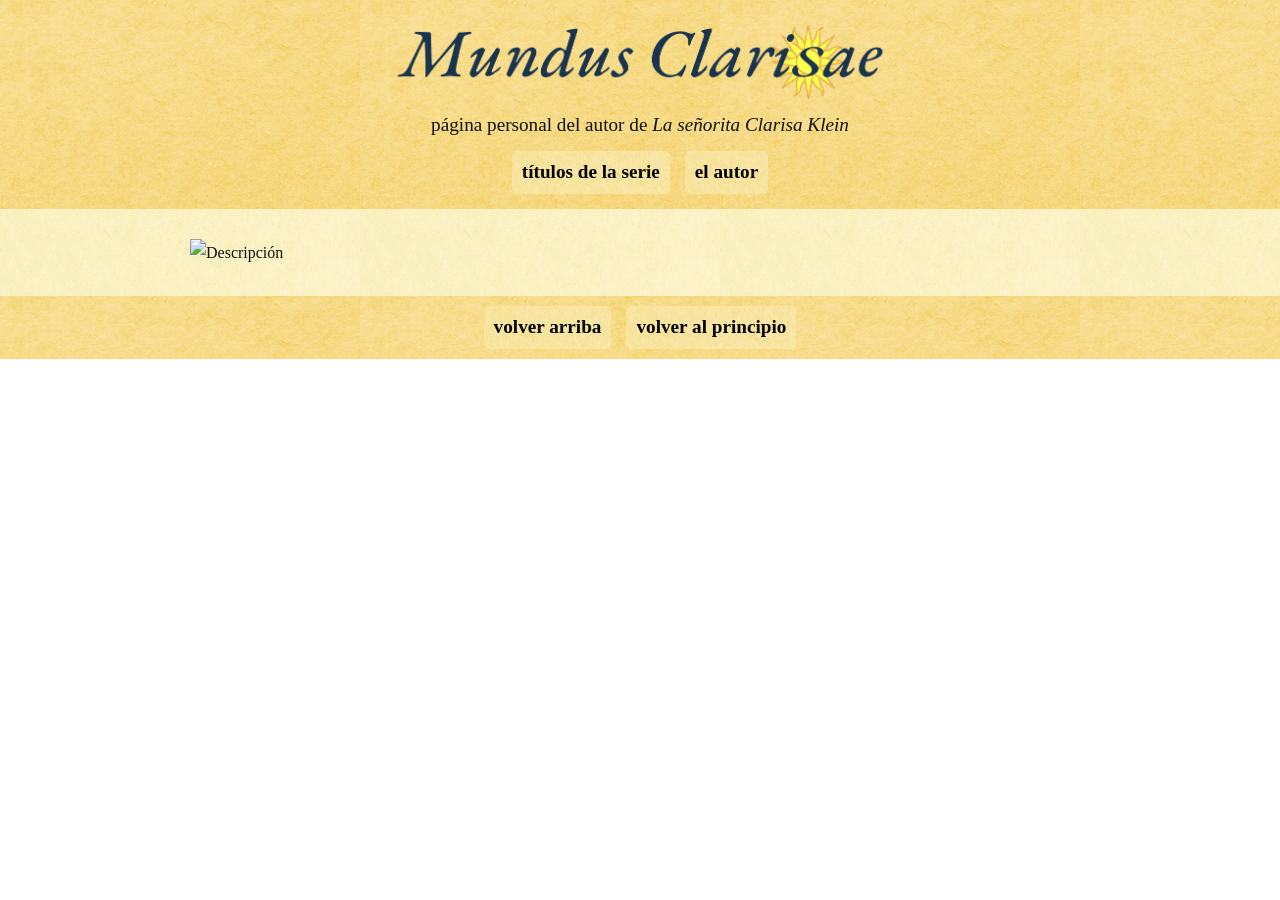
==== commit 8612d1d7: "Add files via upload" ====
--- a/index.html
+++ b/index.html
@@ -5,6 +5,7 @@
     <meta name="viewport" content="width=device-width, initial-scale=1.0">
     <title>Mundus Clarisae</title>
 
+    <link rel="icon" type="image/png" href="icono.png">
     <!-- Fuente Garamond -->
     <link rel="stylesheet" href="style.css">
 </head>
@@ -14,7 +15,7 @@
     <!-- HEADER -->
     <header class="header" id="arriba">
         <div class="header-contenido">
-            <h1><i>Mundus Clarisae</i></h1>
+            <img src="image/mc1.png" alt="La señorita Clarisa Klein, Sietecolores" class="imagen-pequena">
             <h2>página personal del autor de <i>La señorita Clarisa Klein</i></h2>
 
             <nav class="menu-botones">
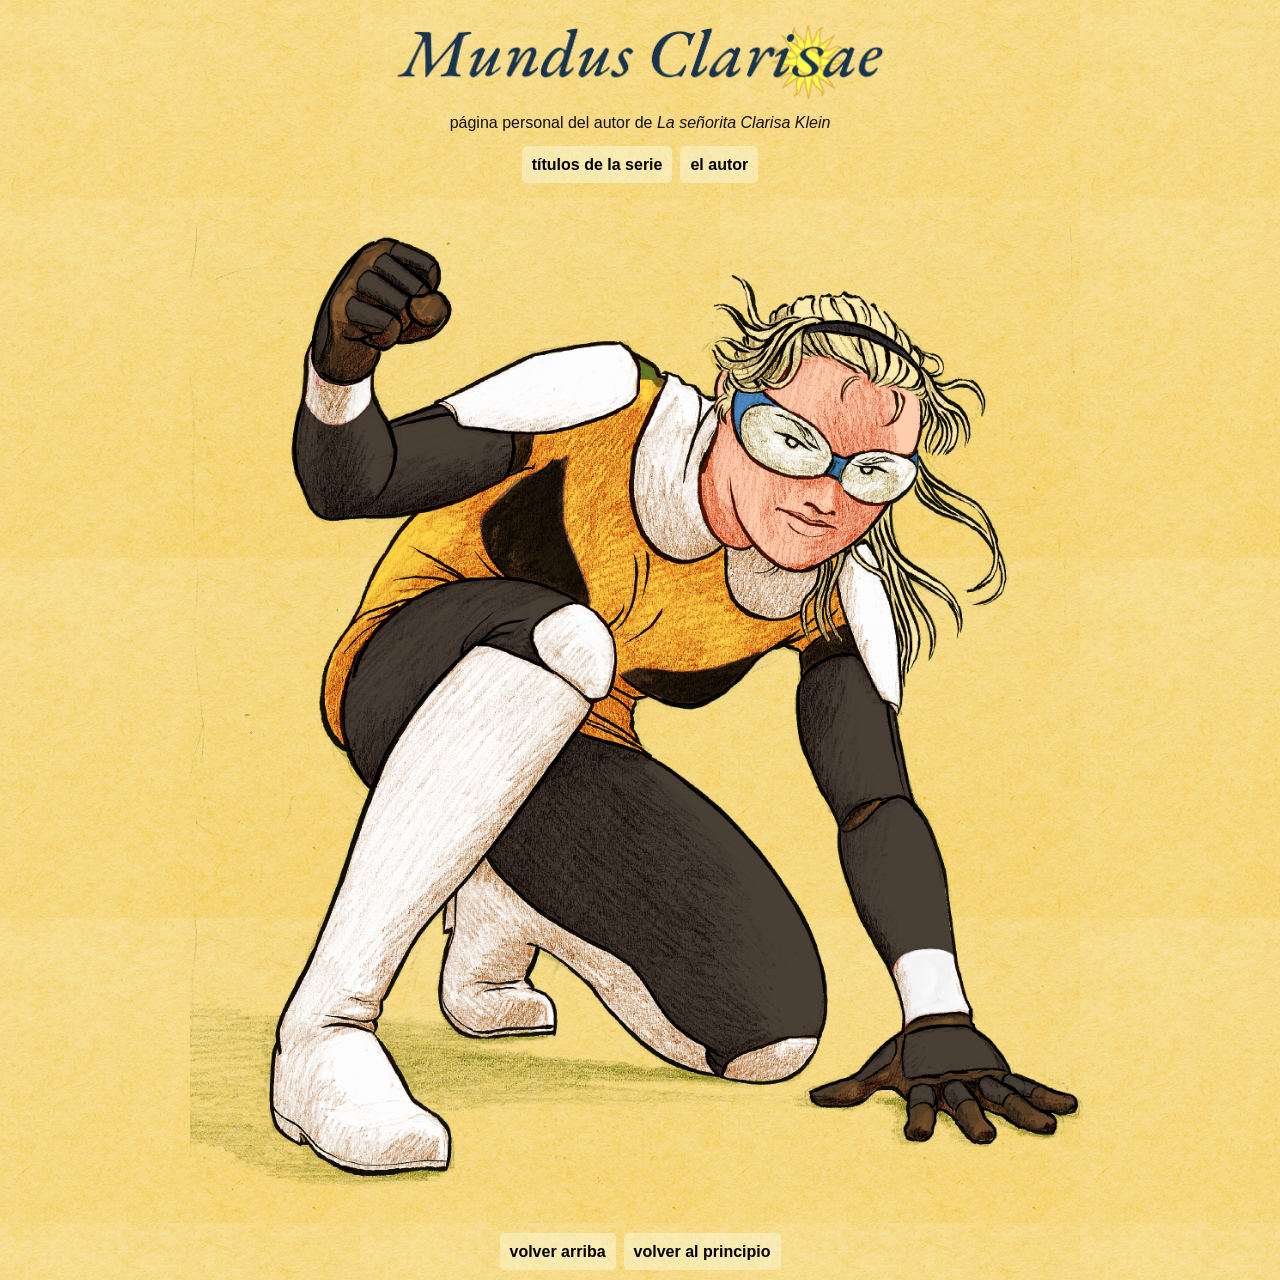
==== commit c259b495: "Add files via upload" ====
--- a/index.html
+++ b/index.html
@@ -26,12 +26,12 @@
     </header>
 
     <!-- CUERPO -->
-    <main class="cuerpo">
+    <main class="fondo-especial">
 
         <section class="contenido">
             
             <!-- Imagen grande -->
-            <img src="image/index.jpg" 
+            <img src="image/index.png" 
                  alt="Descripción"
                  class="imagen-grande">
             
--- a/style.css
+++ b/style.css
@@ -13,10 +13,11 @@
 }
 
 body {
-    font-family: Palatino Linotype, serif;
+    font-family: Verdana, Geneva, Tahoma, sans-serif;
     color: #111;
     line-height: 1.7;
 }
+
 
 /* -------------------------
    HEADER
@@ -40,7 +41,7 @@
 }
 
 .header h2 {
-    font-size: 1.2rem;
+    font-size: 1rem;
     font-weight: normal;
     margin-bottom: 10px;
 }
@@ -52,7 +53,7 @@
 .menu-botones {
     display: flex;
     justify-content: center;
-    gap: 15px;
+    gap: 8px;
     flex-wrap: wrap;
 }
 
@@ -63,7 +64,7 @@
     text-decoration: none;
     color: black;
     border-radius: 5px;
-    font-size: 1.2rem;
+    font-size: 1rem;
     transition: transform 0.2s ease;
 }
 
@@ -76,32 +77,40 @@
 ------------------------- */
 
 .cuerpo {
-    background-image: url("image/fondo01.jpg");
+    background-image: url("image/fondo03.jpg");
     background-repeat: repeat;
     padding: 20px 0;
 }
 
+.fondo-especial {
+    background-image: url("image/fondo02.jpg");
+background-repeat: repeat;
+    padding: 20px 0;
+}
+
 .contenido {
-    width: 90%;
+    width: 93%;
     max-width: 900px;
     margin: auto;
 }
 
 .contenido p {
     
+    font-size: 1rem;
+    text-align: left;
+    margin-bottom: 10px;
+}
+
+.contenido h2 {
+    font-size: 1.5rem;
+    text-align: center;
+    margin-bottom: 10px;
+}
+
+.contenido h6 {
     font-size: 1.1rem;
-    text-align: justify;
-    margin-bottom: 10px;
-}
-
-.contenido h2 {
-    font-size: 2rem;
-    text-align: center;
-    margin-bottom: 10px;
-}
-
-.contenido h2:first-child {
-    margin-top: 0;
+    text-align: center;
+    margin-bottom: 10px;
 }
 
 /* -------------------------
@@ -129,9 +138,9 @@
 ------------------------- */
 
 .caja-info {
-    background-image: url("image/fondo03.jpg");
-    background-repeat: repeat;
-    padding: 15px 15px;
+    background-image: url("image/fondo02.jpg");
+    background-repeat: repeat;
+    padding: 10px 10px;
     display: flex;
     gap: 15px;
     align-items: flex-start;
@@ -152,9 +161,14 @@
 }
 
 .caja-texto p {
-    text-align: justify;
-}
-
+    text-align: left;
+}
+
+iframe.pdf {
+    width: 100%;
+    height: 80vh;
+    border: none;
+}
 /* -------------------------
    SPOTIFY
 ------------------------- */
@@ -185,7 +199,7 @@
     }
 
     .header h2 {
-        font-size: 1.1rem;
+        font-size: 1rem;
     }
 
     .menu-botones {
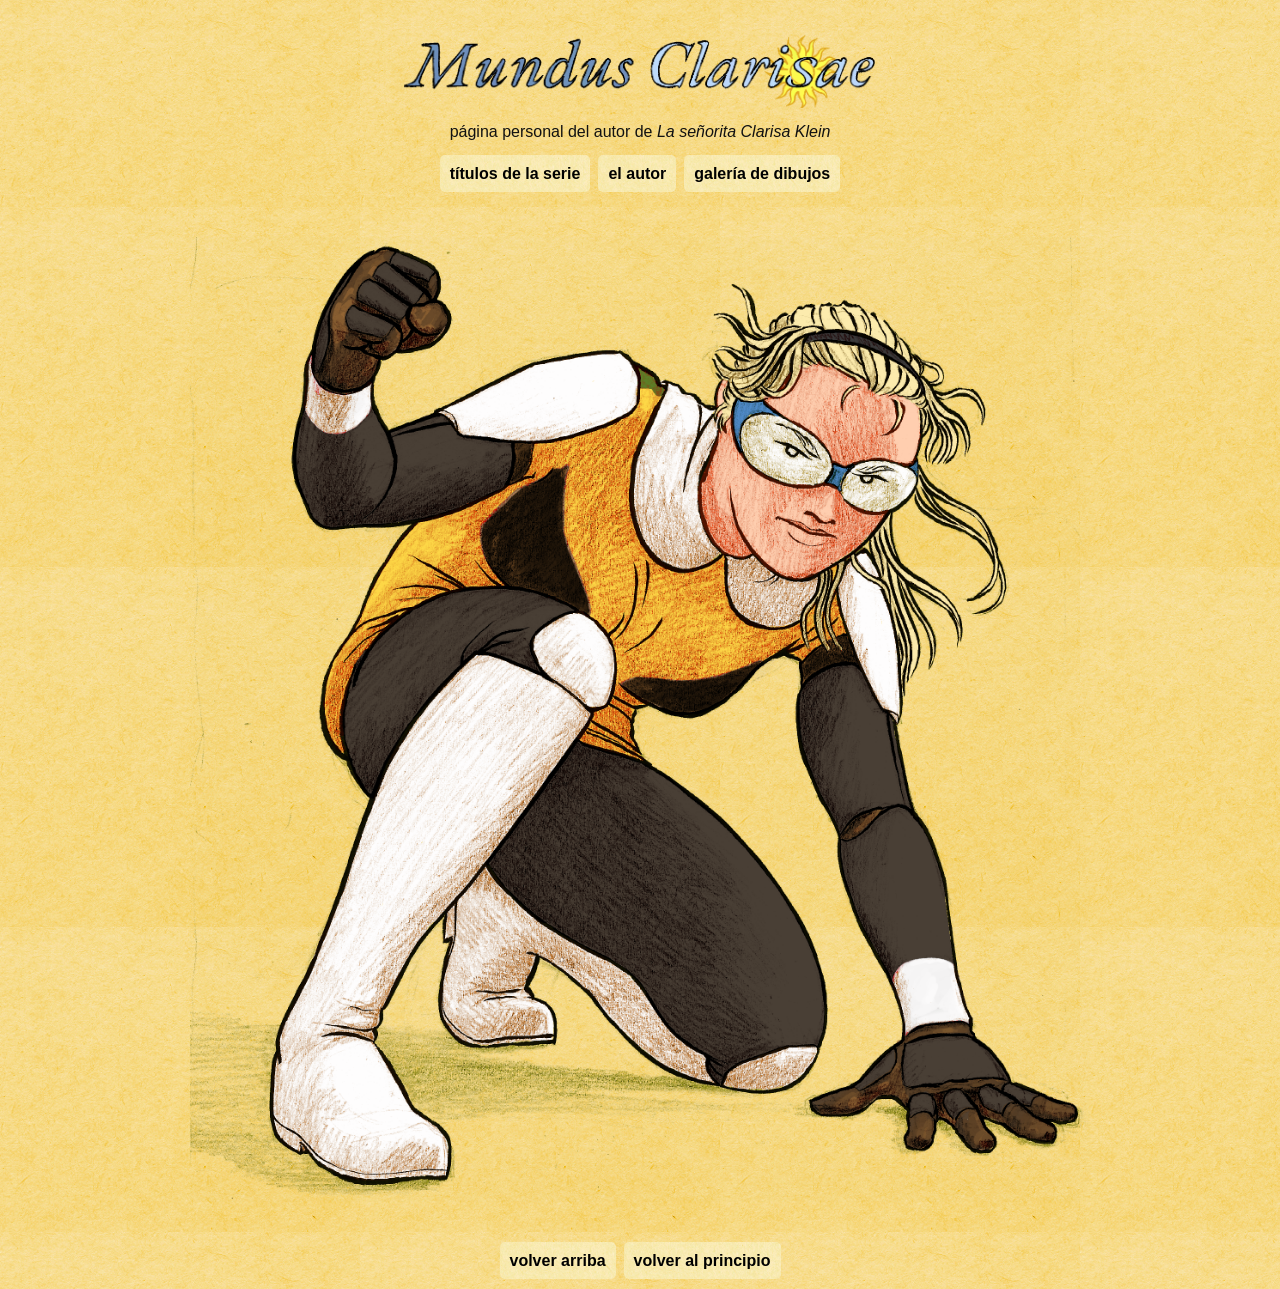
==== commit b6aa7be7: "Add files via upload" ====
--- a/index.html
+++ b/index.html
@@ -21,6 +21,7 @@
             <nav class="menu-botones">
                 <a href="titulos.html" class="boton-menu"><b>títulos de la serie</b></a>
                 <a href="autor.html" class="boton-menu"><b>el autor</b></a>
+                <a href="galeria.html" class="boton-menu"><b>galería de dibujos</b></a>
             </nav>
         </div>
     </header>
